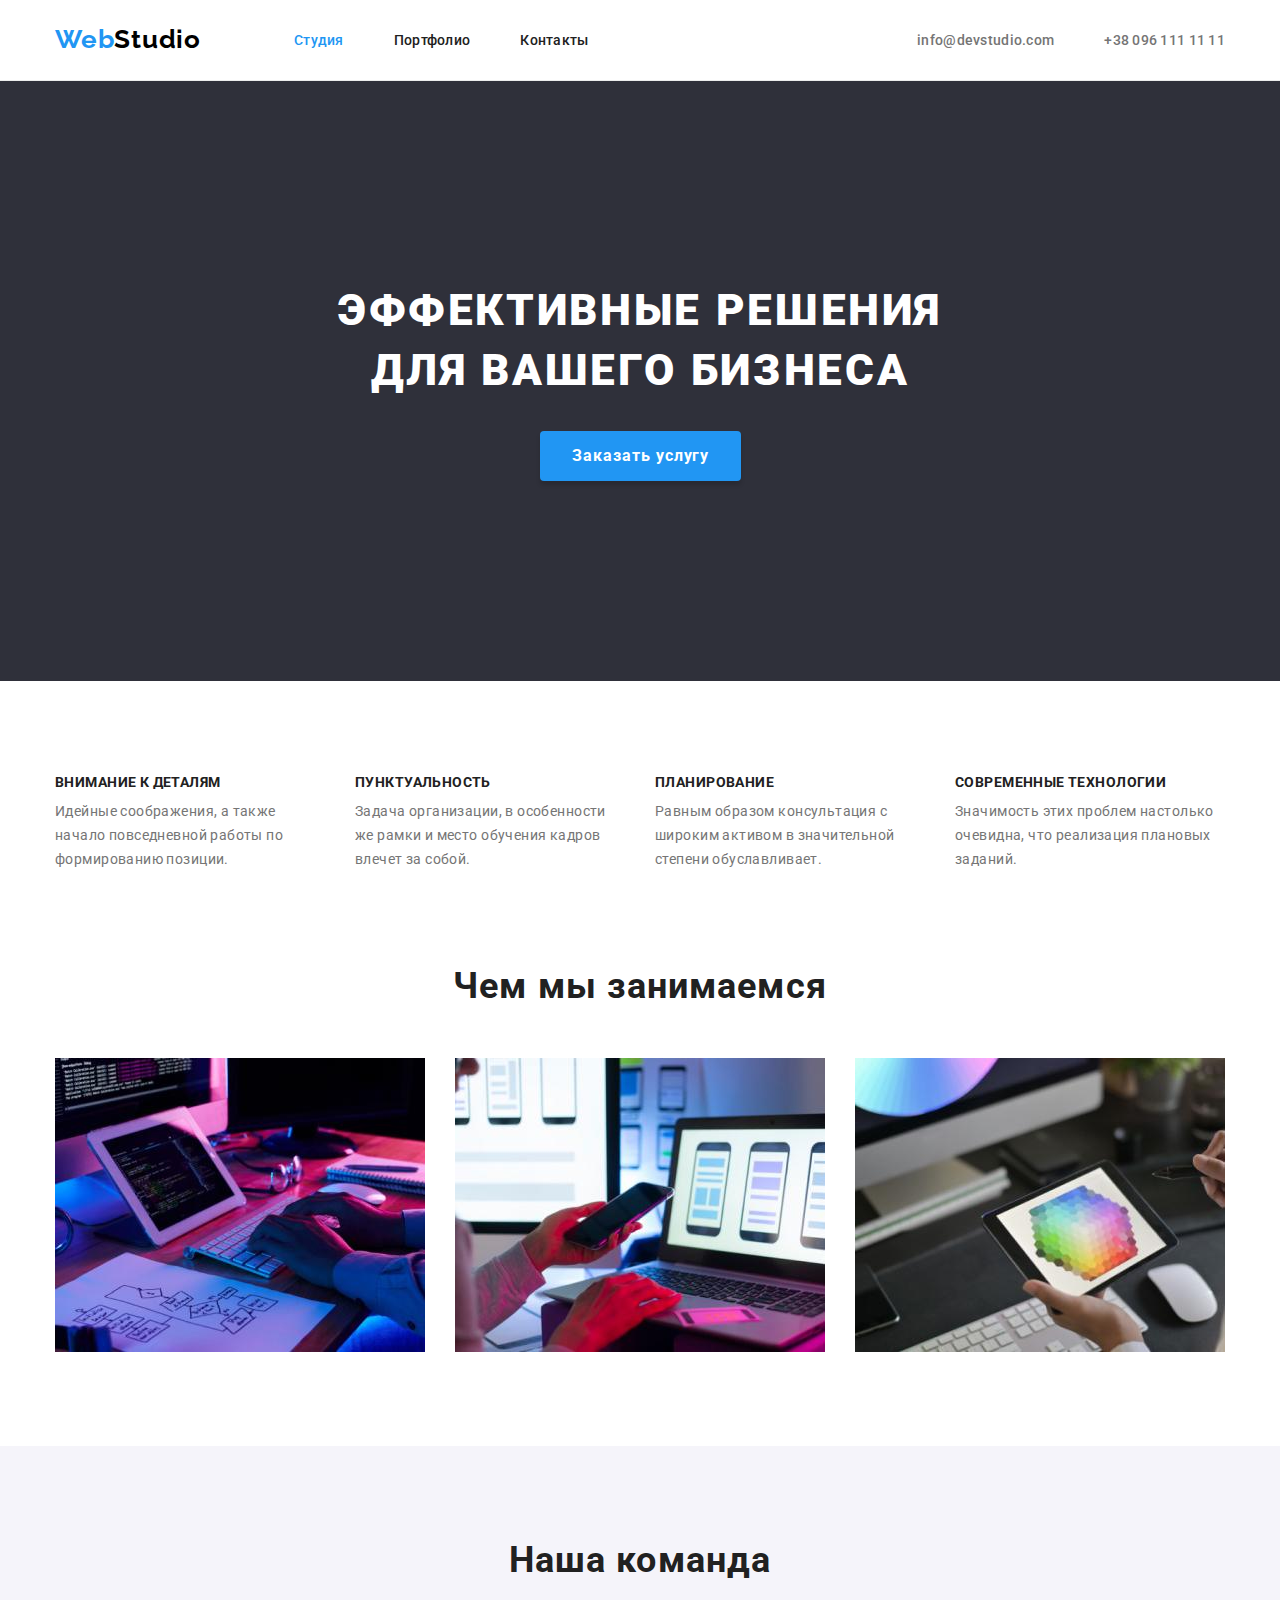
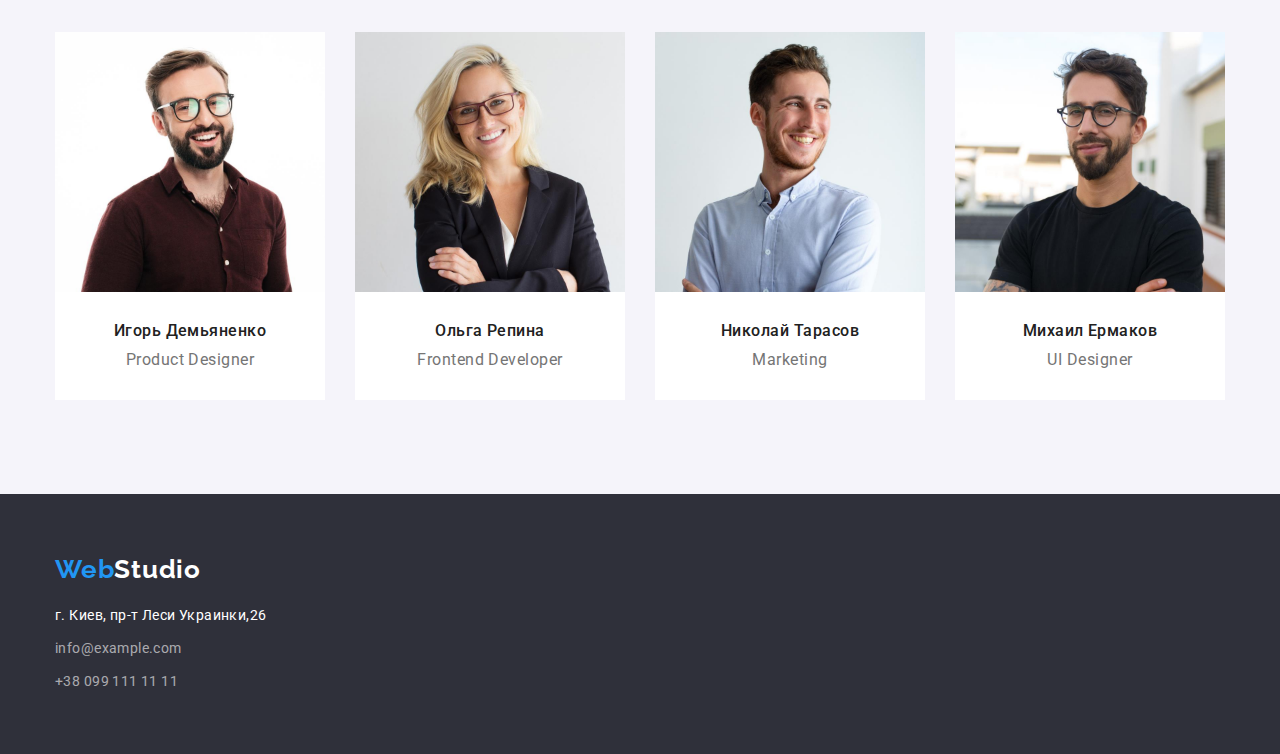
==== index.html @ c2e470d2 "goit-markup-hw-04" ====
<!DOCTYPE html>
<html lang="ru">
<head>
    <meta charset="UTF-8">
    <meta http-equiv="X-UA-Compatible" content="IE=edge">
    <meta name="viewport" content="width=device-width, initial-scale=1.0">
    <title>WebStudio</title>
    <link rel="preconnect" href="https://fonts.googleapis.com">
    <link rel="preconnect" href="https://fonts.gstatic.com" crossorigin>
    <link href="https://fonts.googleapis.com/css2?family=Raleway:wght@700&family=Roboto:wght@400;500;700;900&display=swap" rel="stylesheet">
    <link rel="stylesheet" href="https://cdnjs.cloudflare.com/ajax/libs/modern-normalize/1.1.0/modern-normalize.css"
        integrity="sha512-Y0MM+V6ymRKN2zStTqzQ227DWhhp4Mzdo6gnlRnuaNCbc+YN/ZH0sBCLTM4M0oSy9c9VKiCvd4Jk44aCLrNS5Q=="
        crossorigin="anonymous" referrerpolicy="no-referrer" />
    <link rel="stylesheet" href="./css/styles.css" />
</head>
<body>
    <header class="header">
        <div class="container header-container">
        <nav class="header-nav">
        <a class="link logo logo-header" href="">Web<span class="logo1" lang="en">Studio</span></a>
        <ul class="list menu-list menu-list-header">
            <li class="menu-item">
                <a class="menu-link menu-link-header link current" href="index.html">Студия</a>
            </li>
            <li class="menu-item">
                <a class="menu-link menu-link-header link" href="portfolio.html">Портфолио</a>
            </li>
            <li class="menu-item">
                <a class="menu-link menu-link-header link" href="">Контакты</a>
            </li>
        </ul>
        </nav>
        <ul class="list menu-list header-connect">
            <li class="list-header-mail">
                <a class="header-contact link header-mail" href="mailto:info@devstudio.com">info@devstudio.com</a>
            </li>
            <li>
                <a class="header-contact link header-phone" href="tel:+380961111111">+38 096 111 11 11</a>
            </li>
        </ul>
        </div>
    </header>
    <main>
        <section class ="hero">
            <div class="container hero-container">
            <h1 class="main-title">Эффективные решения для вашего бизнеса</h1>
            <button class="btn-title" type="button">Заказать услугу</button>
            </div>
        </section>
        <section class ="section">
            <div class="container attribute-container">
            <h1 hidden>Описание</h2>
            <ul class="list attribute-list">
                <li class="attribute-item">
                    <h3 class="attribute-title">Внимание к деталям</h3>
                    <p class="attribute-body">Идейные соображения, а также начало повседневной работы по формированию позиции.</p>
                </li>
                <li class="attribute-item">
                    <h3 class="attribute-title">Пунктуальность</h3>
                    <p class="attribute-body">Задача организации, в особенности же рамки и место обучения кадров влечет за собой.</p>
                </li>
                <li class="attribute-item">
                    <h3 class="attribute-title">Планирование</h3>
                    <p class="attribute-body">Равным образом консультация с широким активом в значительной степени обуславливает.</p>
                </li>
                <li class="attribute-item">
                    <h3 class="attribute-title">Современные технологии</h3>
                    <p class="attribute-body">Значимость этих проблем настолько очевидна, что реализация плановых заданий.</p>
                </li>
            </ul>
            </div>
        </section>
        <section class ="section working-section">
            <div class="container working-container">
            <h2 class="second-title">Чем мы занимаемся</h2>
            <ul class="list working-list">
                <li class="working-item"><img 
                    src="./images/about_1.jpg" 
                    alt="computer"
                    width="370"
                    height="294"
                    >
                </li>
                <li class="working-item"><img src="./images/about_2.jpg" 
                    alt="phone"
                    width="370"
                    height="294"
                    >
                </li>
                <li class="working-item"><img src="./images/about_3.jpg"
                     alt="tablet"
                     width="370"
                     height="294"
                    >
                    </li>
            </ul>
            </div>
        </section>
        <section class="section team-section">
            <div class="container">
            <h2 class="team-title">Наша команда</h2>
            <ul class="list team-list">
                <li class="team-item"><img src="./images/team_1.jpg" alt="product_designer" width="270" height="260">
                    <div class="team-item-text">
                        <h3 class="team-name">Игорь Демьяненко</h3>
                        <p class="team-pos" lang="en">Product Designer</p>
                    </div>
                </li>
                <li class="team-item"><img src="./images/team_2.jpg" alt="frontend_developer" width="270" height="260">
                    <div class="team-item-text">
                    <h3 class="list team-name">Ольга Репина</h3>
                    <p class="list team-pos" lang="en">Frontend Developer</p>
                    </div>
                </li>
                <li class="team-item"><img src="./images/team_3.jpg" alt="marketing" width="270" height="260">
                    <div class="team-item-text">
                    <h3 class="team-name">Николай Тарасов</h3>
                    <p class="team-pos" lang="en">Marketing</p>
                    </div>
                </li>
                <li class="team-item"><img src="./images/team_4.jpg" alt="ui_designer" width="270" height="260">
                    <div class="team-item-text">
                    <h3 class="team-name">Михаил Ермаков</h3>
                    <p class="team-pos" lang="en">UI Designer</p>
                    </div>
                </li>
            </ul>
            </div>
        </section>
    </main>
    <footer class ="footer">
        <div class="container footer-container">
        <a class="link logo logo-footer" href="">Web<span class="logo2" lang="en">Studio</span></a>
        <address class="footer-address">
                <a class="address-city link address-connect-item" href="https://goo.gl/maps/vY3BDn3XB5CnUUM28">г. Киев, пр-т Леси Украинки,26</a>
        <ul class=" list menu-list footer-connect">
            <li class="address-connect-item footer-connect-item">
                <a class="link footer-contact footer-mail" href="info@example.com">info@example.com</a>
            </li>
            <li class="address-connect-item footer-connect-item">
                <a class="link footer-contact footer-phone" href="tel:+380991111111">+38 099 111 11 11</a>
            </li>
        </ul>
        </address>
        </div>
    </footer>
</body>
</html>
---- css/styles.css ----
:root {
  --header-color: #212121;
  --logo-color: #2196f3;
  --logo1-color: #000000;
  --hero-color: #2f303a;
  --primary-title-color: #ffffff;
  --primary-text-color: #757575;
  --btn-item-color: #f5f4fa;
  --footer-contact: rgba(255, 255, 255, 0.6);
  --header-border-color: #ececec;
  --item-border-color: #eeeeee;
}

p,
h1,
h2,
h3,
h4,
h5,
h6 {
  margin: 0;
}

ul {
  margin: 0;
  padding: 0;
}

body {
  font-family: "Roboto", sans-serif;
  color: var(--header-color);
  background-color: var(--primary-title-color);
}

.container {
  width: 1200px;
  padding-left: 15px;
  padding-right: 15px;
  margin: 0 auto;
}

.list {
  list-style: none;
}

.link {
  text-decoration: none;
}

/*Studio-header*/

.logo {
  font-family: "Raleway";
  font-style: normal;
  font-weight: bold;
  font-size: 26px;
  line-height: 1.19;
  letter-spacing: 0.03em;
  color: var(--logo-color);
}

.logo1 {
  font-family: Raleway;
  font-style: normal;
  font-weight: bold;
  font-size: 26px;
  line-height: 1.19;
  letter-spacing: 0.03em;
  color: var(--logo1-color);
}

.header-container {
  display: flex;
  align-items: center;
}

.logo-header {
  padding-top: 24px;
  padding-bottom: 25px;
}

.logo {
  margin-right: 93px;
}

.header {
  border-bottom: 1px solid var(--header-border-color);
}

.header-nav {
  display: flex;
  align-items: center;
}

.menu-list {
  display: flex;
}

.menu-link-header {
  padding-top: 32px;
  padding-bottom: 32px;
}

.menu-item:not(:last-child) {
  margin-right: 50px;
}

.header-connect {
  margin-left: auto;
}

.list-header-mail {
  margin-right: 50px;
}

.menu-link {
  font-weight: 500;
  font-size: 14px;
  line-height: 1.14;
  letter-spacing: 0.02em;
  color: var(--header-color);
}

.current:hover {
  color: var(--logo-color);
}

.menu-link:hover,
.menu-link:focus,
.header-contact:hover,
.header-contact:focus,
.footer-contact:hover,
.footer-contact:focus {
  color: var(--logo-color);
}

.header-contact {
  font-weight: 500;
  font-size: 14px;
  font-style: normal;
  line-height: 1.14;
  letter-spacing: 0.02em;
  color: var(--primary-text-color);
}

/*Studio-main*/

.hero {
  background-color: var(--hero-color);
  padding-top: 200px;
  padding-bottom: 200px;
}

.hero-container {
  background-color: var(--hero-color);
  width: 696px;
}

.main-title {
  font-weight: 900;
  font-size: 44px;
  line-height: 1.36;
  letter-spacing: 0.06em;
  text-transform: uppercase;
  text-align: center;
  color: var(--primary-title-color);
  margin-bottom: 30px;
}

/*padding-top: 200px;
  padding-bottom: 30px;
  padding-left: 252px;
  padding-right: 252px; */

.btn-title {
  font-family: inherit;
  font-style: normal;
  font-weight: bold;
  font-size: 16px;
  line-height: 1.87;
  letter-spacing: 0.06em;
  background: var(--logo-color);
  box-shadow: 0px 4px 4px rgba(0, 0, 0, 0.15);
  border: 0;
  border-radius: 4px;
  color: var(--primary-title-color);
  cursor: pointer;
  padding: 10px 32px;
  margin-left: 233px;
}

.section {
  padding-top: 94px;
  padding-bottom: 94px;
}

.attribute-list {
  display: flex;
  align-items: center;
}

.attribute-item:not(:last-child) {
  margin-right: 30px;
}

.attribute-item {
  display: inline-block;
  width: 270px;
}

.attribute-title {
  font-weight: bold;
  font-size: 14px;
  line-height: 1.14;
  letter-spacing: 0.03em;
  text-transform: uppercase;
  color: var(--header-color);
  margin-bottom: 10px;
}

.attribute-body {
  font-size: 14px;
  line-height: 1.71;
  letter-spacing: 0.03em;
  color: var(--primary-text-color);
}

.working-section {
  padding-top: 0;
}

.working-list {
  display: flex;
}

.working-item:not(:last-child) {
  margin-right: 30px;
}

.second-title {
  font-weight: bold;
  font-size: 36px;
  line-height: 1.16;
  letter-spacing: 0.03em;
  color: var(--header-color);
  margin-bottom: 50px;
  text-align: center;
}

.team-section {
  background-color: var(--btn-item-color);
}

.team-title {
  font-weight: bold;
  font-size: 36px;
  line-height: 1.16;
  letter-spacing: 0.03em;
  color: var(--header-color);
  text-align: center;
  margin-bottom: 50px;
}

.team-list {
  display: flex;
}

.team-item:not(:last-child) {
  margin-right: 30px;
}

.team-item-text {
  padding-top: 30px;
  padding-bottom: 30px;
  text-align: center;
}

.team-item {
  background-color: var(--primary-title-color);
}

.team-name {
  font-weight: 500;
  font-size: 16px;
  line-height: 1.18;
  letter-spacing: 0.03em;
  color: var(--header-color);
  margin-bottom: 10px;
}

.team-pos {
  font-size: 16px;
  line-height: 1.18;
  letter-spacing: 0.03em;
  color: var(--primary-text-color);
}

/*Studio-footer*/

.footer {
  background-color: var(--hero-color);
  padding-top: 60px;
  padding-bottom: 60px;
}

.footer-container {
  display: flex;
  flex-direction: column;
}

.logo2 {
  font-family: "Raleway";
  font-style: normal;
  font-weight: bold;
  font-size: 26px;
  line-height: 1.19;
  letter-spacing: 0.03em;
  color: var(--primary-title-color);
}

.footer-address {
  margin-top: 20px;
}

.address-city {
  font-style: normal;
  font-weight: normal;
  font-size: 14px;
  line-height: 1.71;
  letter-spacing: 0.03em;
  color: var(--primary-title-color);
}

.footer-connect-item {
  margin-top: 9px;
}

.footer-connect {
  display: flex;
  flex-direction: column;
}

.address-connect-item {
  display: inline-block;
}

.footer-contact {
  font-weight: normal;
  font-size: 14px;
  font-style: normal;
  line-height: 1.71;
  letter-spacing: 0.03em;
  color: var(--footer-contact);
  display: inline-block;
}

/*Portfolio-main*/

.btn-menu {
  display: flex;
  justify-content: center;
  margin-bottom: 50px;
}

.btn-item {
  font-family: Roboto;
  font-style: normal;
  font-weight: 500;
  font-size: 16px;
  line-height: 1.62;
  letter-spacing: 0.03em;
  border-radius: 4px;
  border: 0;
  background-color: var(--btn-item-color);
  cursor: pointer;
  padding: 6px 22px;
}

.btn-list:not(:last-child) {
  margin-right: 8px;
}

.btn-item:hover,
.btn-item:focus {
  color: var(--primary-title-color);
  background-color: var(--logo-color);
}

.btn-item:active {
  background-color: var(--logo-color);
}

.cart-list {
  display: flex;
  flex-wrap: wrap;
  margin-top: -30px;
  margin-left: -30px;
}

.cart-item {
  margin-top: 30px;
  margin-left: 30px;
  flex-basis: calc((100% - 90px) / 3);
  /* border-bottom: 1px solid var(--item-border-color);*/
}

img {
  display: block;
  max-width: 100%;
  height: auto;
}

.cart-item-text {
  border-top: 0;
  border-right: 1px solid var(--item-border-color);
  border-left: 1px solid var(--item-border-color);
  border-bottom: 1px solid var(--item-border-color);
  box-sizing: border-box;
  padding-top: 20px;
  padding-left: 24px;
  padding-bottom: 20px;
  padding-right: 24px;
}

.project-title {
  font-weight: bold;
  font-size: 18px;
  line-height: 2;
  letter-spacing: 0.06em;
  color: var(--header-color);
  margin-bottom: 4px;
}

.project-body {
  font-size: 16px;
  line-height: 1.87;
  letter-spacing: 0.03em;
  color: var(--primary-text-color);
}

.active,
.btn-item:hover {
  color: var(--primary-title-color);
  background-color: var(--logo-color);
}

.current,
.menu-link:hover {
  color: var(--logo-color);
}
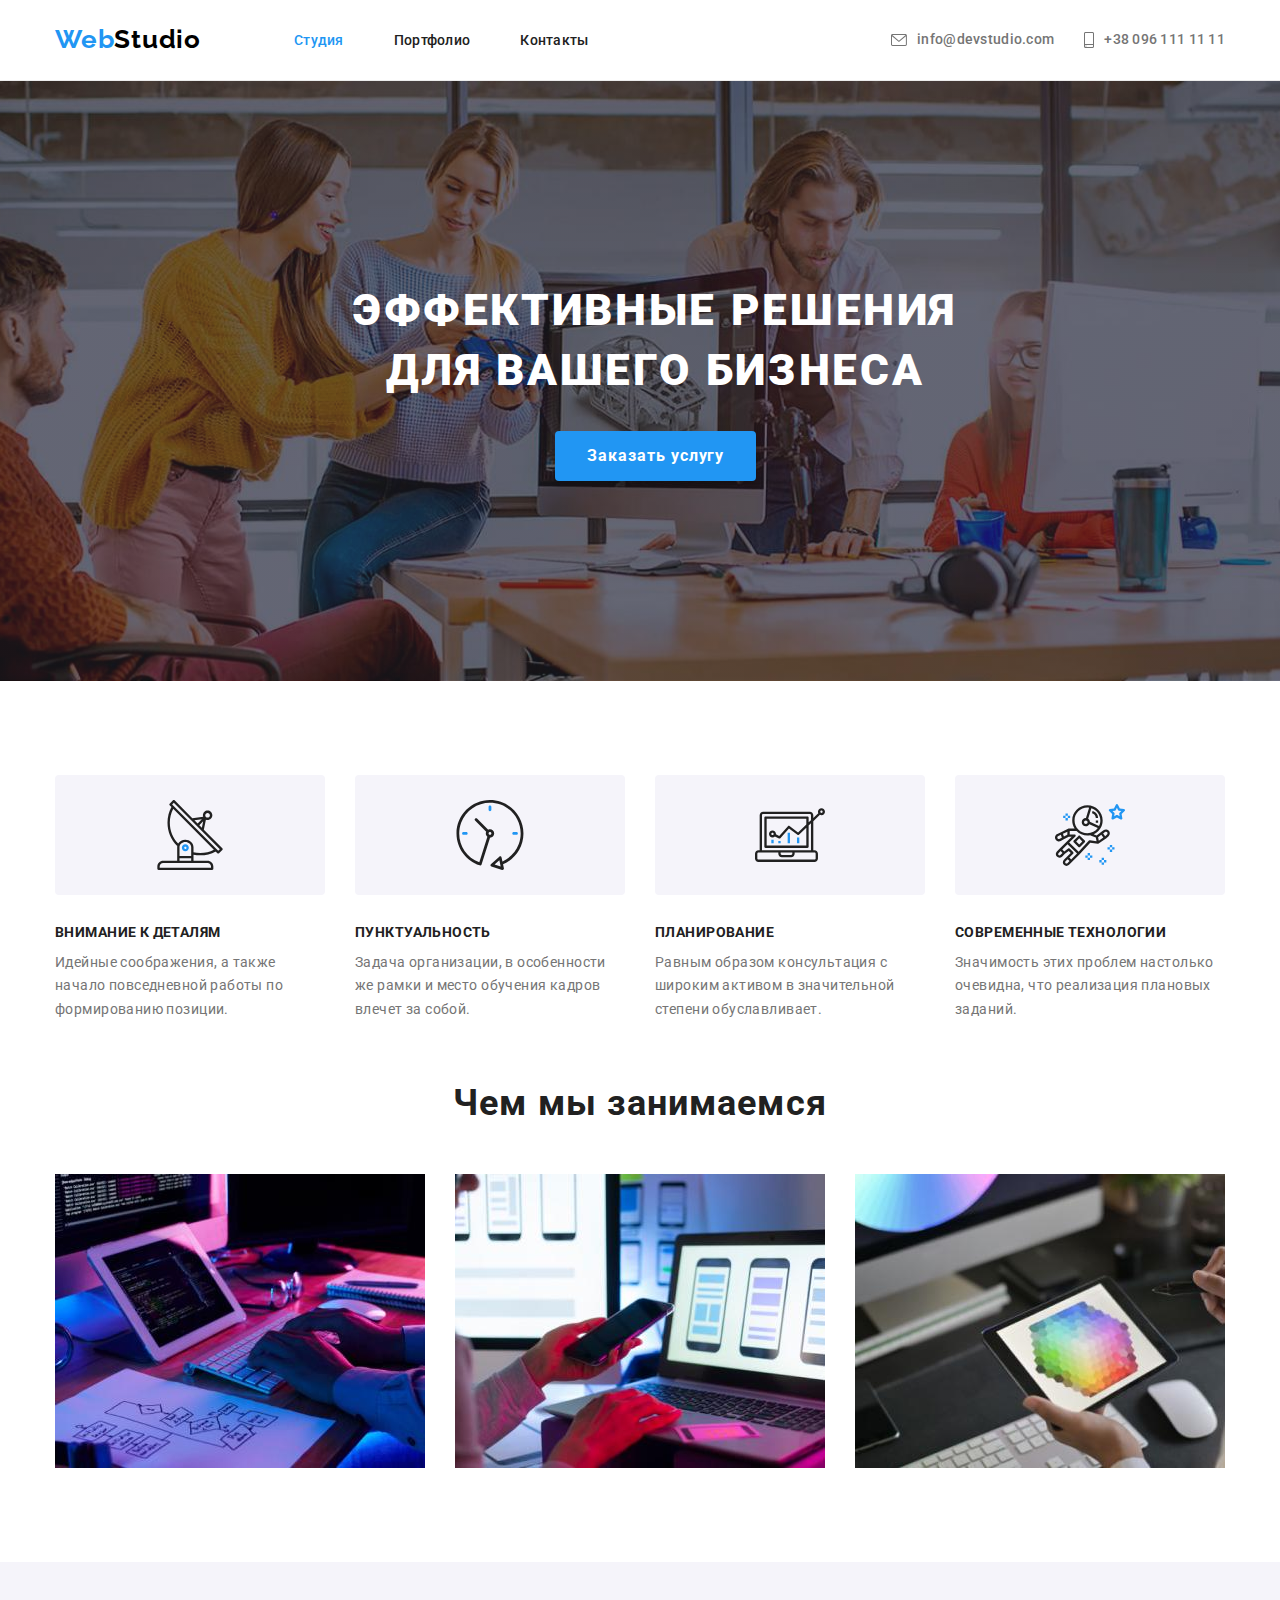
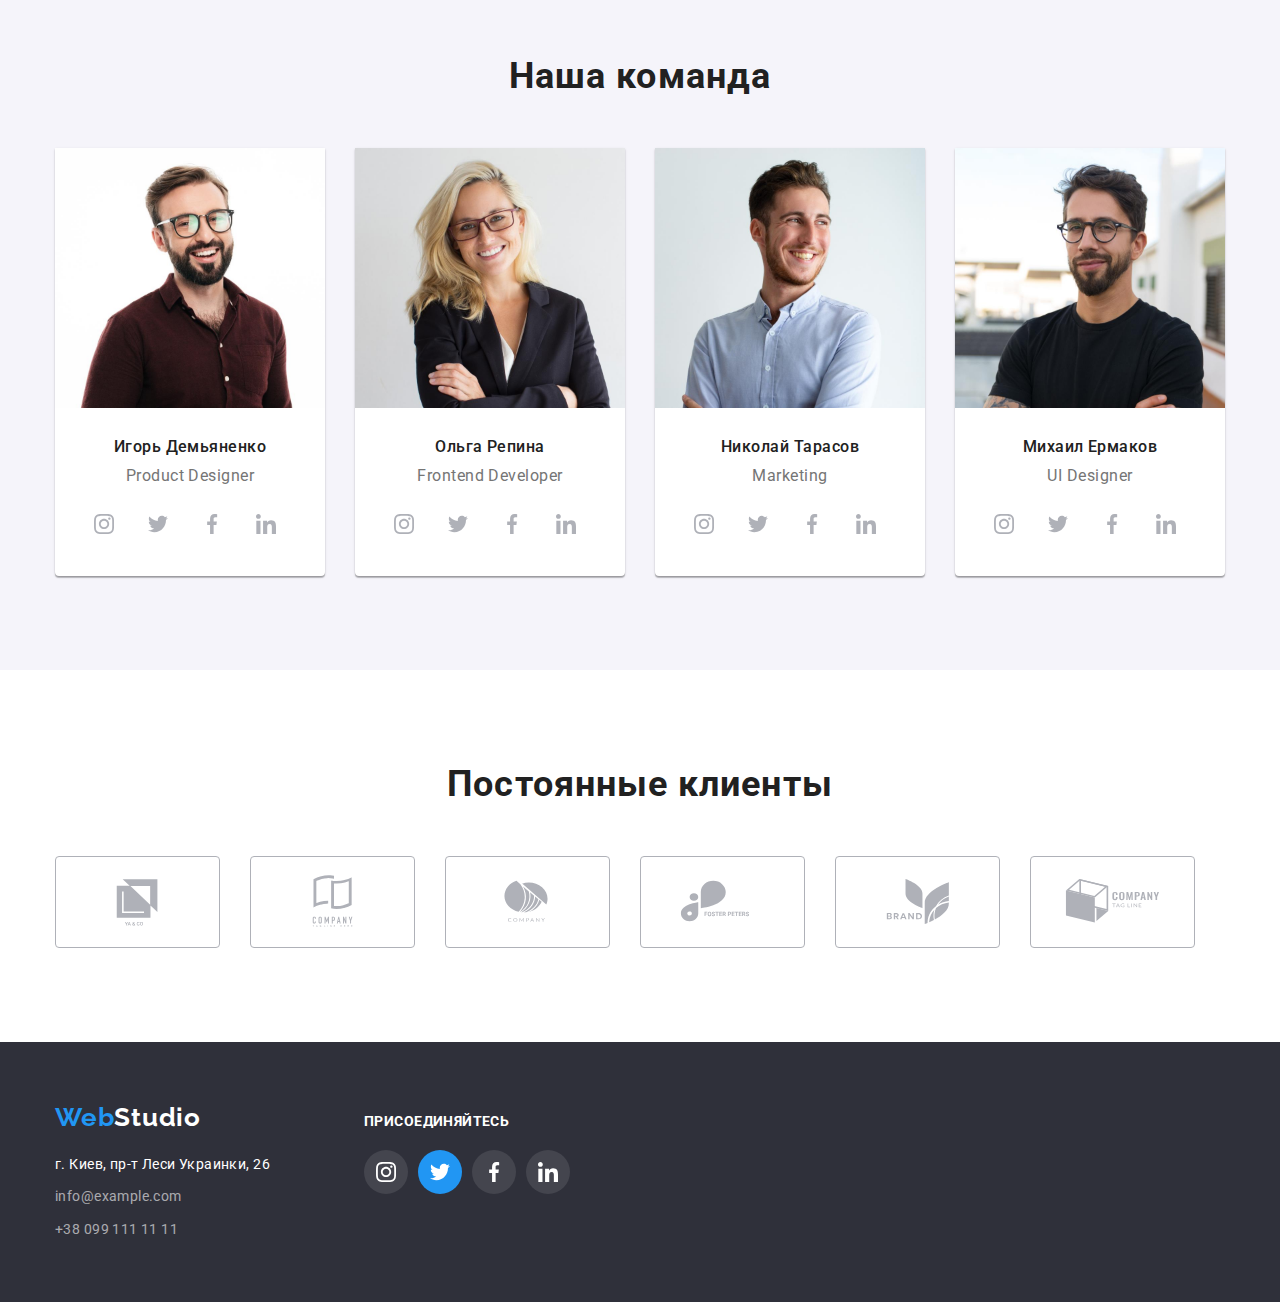
==== commit 698aa497: "goit-markup-hw-04" ====
--- a/index.html
+++ b/index.html
@@ -31,11 +31,19 @@
         </ul>
         </nav>
         <ul class="list menu-list header-connect">
-            <li class="list-header-mail">
-                <a class="header-contact link header-mail" href="mailto:info@devstudio.com">info@devstudio.com</a>
-            </li>
-            <li>
-                <a class="header-contact link header-phone" href="tel:+380961111111">+38 096 111 11 11</a>
+            <li class="list-header-mail list-header-contact contact-item">
+                <a class="header-contact link header-mail contact-link" href="mailto:info@devstudio.com">
+                    <svg class="contact-icon" width="16" height="12">
+                    <use href="./images/icons.svg#icon-envelope"></use>
+                    </svg>
+                    info@devstudio.com</a>
+            </li>
+            <li class="list-header-contact contact-item">
+                <a class="header-contact link header-phone contact-link" href="tel:+380961111111">
+                    <svg class="contact-icon" width="10" height="16">
+                        <use href="./images/icons.svg#icon-smartphone"></use>
+                    </svg>
+                    +38 096 111 11 11</a>
             </li>
         </ul>
         </div>
@@ -52,18 +60,38 @@
             <h1 hidden>Описание</h2>
             <ul class="list attribute-list">
                 <li class="attribute-item">
+                    <a href="" class="attribute-link">
+                        <svg class="attribute-icon" width="70" height="70">
+                            <use href="./images/icons.svg#icon-antenna"></use>
+                        </svg>
+                    </a>
                     <h3 class="attribute-title">Внимание к деталям</h3>
                     <p class="attribute-body">Идейные соображения, а также начало повседневной работы по формированию позиции.</p>
                 </li>
                 <li class="attribute-item">
+                    <a href="" class="attribute-link">
+                        <svg class="attribute-icon" width="70" height="70">
+                            <use href="./images/icons.svg#icon-clock"></use>
+                        </svg>
+                    </a>
                     <h3 class="attribute-title">Пунктуальность</h3>
                     <p class="attribute-body">Задача организации, в особенности же рамки и место обучения кадров влечет за собой.</p>
                 </li>
                 <li class="attribute-item">
+                    <a href="" class="attribute-link">
+                        <svg class="attribute-icon" width="70" height="70">
+                            <use href="./images/icons.svg#icon-diagram"></use>
+                        </svg>
+                    </a>
                     <h3 class="attribute-title">Планирование</h3>
                     <p class="attribute-body">Равным образом консультация с широким активом в значительной степени обуславливает.</p>
                 </li>
                 <li class="attribute-item">
+                    <a href="" class="attribute-link">
+                        <svg class="attribute-icon" width="70" height="70">
+                            <use href="./images/icons.svg#icon-astronaut"></use>
+                        </svg>
+                    </a>
                     <h3 class="attribute-title">Современные технологии</h3>
                     <p class="attribute-body">Значимость этих проблем настолько очевидна, что реализация плановых заданий.</p>
                 </li>
@@ -75,19 +103,19 @@
             <h2 class="second-title">Чем мы занимаемся</h2>
             <ul class="list working-list">
                 <li class="working-item"><img 
-                    src="./images/about_1.jpg" 
+                    src="./images/aboutone.jpg" 
                     alt="computer"
                     width="370"
                     height="294"
                     >
                 </li>
-                <li class="working-item"><img src="./images/about_2.jpg" 
+                <li class="working-item"><img src="./images/abouttwo.jpg" 
                     alt="phone"
                     width="370"
                     height="294"
                     >
                 </li>
-                <li class="working-item"><img src="./images/about_3.jpg"
+                <li class="working-item"><img src="./images/aboutthree.jpg"
                      alt="tablet"
                      width="370"
                      height="294"
@@ -100,48 +128,252 @@
             <div class="container">
             <h2 class="team-title">Наша команда</h2>
             <ul class="list team-list">
-                <li class="team-item"><img src="./images/team_1.jpg" alt="product_designer" width="270" height="260">
+                <li class="team-item"><img src="./images/teamone.jpg" alt="product_designer" width="270" height="260">
                     <div class="team-item-text">
                         <h3 class="team-name">Игорь Демьяненко</h3>
                         <p class="team-pos" lang="en">Product Designer</p>
+                        <ul class="team-social social-list list">
+                            <li class="social-item">
+                                <a href="" class="social-link">
+                                    <svg class="social-icon" width="20" height="20">
+                                        <use href="./images/icons.svg#icon-instagram"></use>
+                                    </svg>
+                                </a>
+                            </li>
+                            <li class="social-item">
+                                <a href="" class="social-link">
+                                    <svg class="social-icon" width="20" height="20">
+                                        <use href="./images/icons.svg#icon-twitter"></use>
+                                    </svg>
+                                </a>
+                            </li>
+                            <li class="social-item">
+                                <a href="" class="social-link">
+                                    <svg class="social-icon" width="20" height="20">
+                                        <use href="./images/icons.svg#icon-facebook"></use>
+                                    </svg>
+                                </a>
+                            </li>
+                            <li class="social-item">
+                                <a href="" class="social-link">
+                                    <svg class="social-icon" width="20" height="20">
+                                        <use href="./images/icons.svg#icon-linkedin"></use>
+                                    </svg>
+                                </a>
+                            </li>
+                        </ul>
                     </div>
                 </li>
-                <li class="team-item"><img src="./images/team_2.jpg" alt="frontend_developer" width="270" height="260">
+                <li class="team-item"><img src="./images/teamtwo.jpg" alt="frontend_developer" width="270" height="260">
                     <div class="team-item-text">
                     <h3 class="list team-name">Ольга Репина</h3>
                     <p class="list team-pos" lang="en">Frontend Developer</p>
+                    <ul class="team-social social-list list">
+                        <li class="social-item">
+                            <a href="" class="social-link">
+                                <svg class="social-icon" width="20" height="20">
+                                    <use href="./images/icons.svg#icon-instagram"></use>
+                                </svg>
+                            </a>
+                        </li>
+                        <li class="social-item">
+                            <a href="" class="social-link">
+                                <svg class="social-icon" width="20" height="20">
+                                    <use href="./images/icons.svg#icon-twitter"></use>
+                                </svg>
+                            </a>
+                        </li>
+                        <li class="social-item">
+                            <a href="" class="social-link">
+                                <svg class="social-icon" width="20" height="20">
+                                    <use href="./images/icons.svg#icon-facebook"></use>
+                                </svg>
+                            </a>
+                        </li>
+                        <li class="social-item">
+                            <a href="" class="social-link">
+                                <svg class="social-icon" width="20" height="20">
+                                    <use href="./images/icons.svg#icon-linkedin"></use>
+                                </svg>
+                            </a>
+                        </li>
+                    </ul>
                     </div>
                 </li>
-                <li class="team-item"><img src="./images/team_3.jpg" alt="marketing" width="270" height="260">
+                <li class="team-item"><img src="./images/teamthree.jpg" alt="marketing" width="270" height="260">
                     <div class="team-item-text">
                     <h3 class="team-name">Николай Тарасов</h3>
                     <p class="team-pos" lang="en">Marketing</p>
+                    <ul class="team-social social-list list">
+                        <li class="social-item">
+                            <a href="" class="social-link">
+                                <svg class="social-icon" width="20" height="20">
+                                    <use href="./images/icons.svg#icon-instagram"></use>
+                                </svg>
+                            </a>
+                        </li>
+                        <li class="social-item">
+                            <a href="" class="social-link">
+                                <svg class="social-icon" width="20" height="20">
+                                    <use href="./images/icons.svg#icon-twitter"></use>
+                                </svg>
+                            </a>
+                        </li>
+                        <li class="social-item">
+                            <a href="" class="social-link">
+                                <svg class="social-icon" width="20" height="20">
+                                    <use href="./images/icons.svg#icon-facebook"></use>
+                                </svg>
+                            </a>
+                        </li>
+                        <li class="social-item">
+                            <a href="" class="social-link">
+                                <svg class="social-icon" width="20" height="20">
+                                    <use href="./images/icons.svg#icon-linkedin"></use>
+                                </svg>
+                            </a>
+                        </li>
+                    </ul>
                     </div>
                 </li>
-                <li class="team-item"><img src="./images/team_4.jpg" alt="ui_designer" width="270" height="260">
+                <li class="team-item"><img src="./images/teamfour.jpg" alt="ui_designer" width="270" height="260">
                     <div class="team-item-text">
                     <h3 class="team-name">Михаил Ермаков</h3>
                     <p class="team-pos" lang="en">UI Designer</p>
+                    <ul class="team-social social-list list">
+                        <li class="social-item">
+                            <a href="" class="social-link">
+                                <svg class="social-icon" width="20" height="20">
+                                    <use href="./images/icons.svg#icon-instagram"></use>
+                                </svg>
+                            </a>
+                        </li>
+                        <li class="social-item">
+                            <a href="" class="social-link">
+                                <svg class="social-icon" width="20" height="20">
+                                    <use href="./images/icons.svg#icon-twitter"></use>
+                                </svg>
+                            </a>
+                        </li>
+                        <li class="social-item">
+                            <a href="" class="social-link">
+                                <svg class="social-icon" width="20" height="20">
+                                    <use href="./images/icons.svg#icon-facebook"></use>
+                                </svg>
+                            </a>
+                        </li>
+                        <li class="social-item">
+                            <a href="" class="social-link">
+                                <svg class="social-icon" width="20" height="20">
+                                    <use href="./images/icons.svg#icon-linkedin"></use>
+                                </svg>
+                            </a>
+                        </li>
+                    </ul>
                     </div>
                 </li>
             </ul>
+            </div>
+        </section>
+        <section class="section">
+            <div class="container">
+                <h2 class="clients-title">Постоянные клиенты</h2>
+                <ul class="clients-items clients-list list">
+                    <li class="clients-item">
+                        <a href="" class="clients-link">
+                            <svg class="clients-icon" width="106" height="60">
+                                <use href="./images/icons.svg#icon-logoyaco"></use>
+                            </svg>
+                        </a>
+                    </li>
+                    <li class="clients-item">
+                        <a href="" class="clients-link">
+                            <svg class="clients-icon" width="106" height="60">
+                                <use href="./images/icons.svg#icon-logocompany"></use>
+                            </svg>
+                        </a>
+                    </li>
+                    <li class="clients-item">
+                        <a href="" class="clients-link">
+                            <svg class="clients-icon" width="106" height="60">
+                                <use href="./images/icons.svg#icon-logocomptwo"></use>
+                            </svg>
+                        </a>
+                    </li>
+                    <li class="clients-item">
+                        <a href="" class="clients-link">
+                            <svg class="clients-icon" width="106" height="60">
+                                <use href="./images/icons.svg#icon-logofoster"></use>
+                            </svg>
+                        </a>
+                    </li>
+                    <li class="clients-item">
+                        <a href="" class="clients-link">
+                            <svg class="clients-icon" width="106" height="60">
+                                <use href="./images/icons.svg#icon-logobrand"></use>
+                            </svg>
+                        </a>
+                    </li>
+                    <li class="clients-item">
+                        <a href="" class="clients-link">
+                            <svg class="clients-icon" width="106" height="60">
+                                <use href="./images/icons.svg#icon-logotag"></use>
+                            </svg>
+                        </a>
+                    </li>
+                </ul>
             </div>
         </section>
     </main>
     <footer class ="footer">
         <div class="container footer-container">
+        <div class="footer-container-address">
         <a class="link logo logo-footer" href="">Web<span class="logo2" lang="en">Studio</span></a>
         <address class="footer-address">
-                <a class="address-city link address-connect-item" href="https://goo.gl/maps/vY3BDn3XB5CnUUM28">г. Киев, пр-т Леси Украинки,26</a>
+                <a class="address-city link address-connect-item" href="https://goo.gl/maps/vY3BDn3XB5CnUUM28">г. Киев, пр-т Леси Украинки, 26</a>
         <ul class=" list menu-list footer-connect">
             <li class="address-connect-item footer-connect-item">
                 <a class="link footer-contact footer-mail" href="info@example.com">info@example.com</a>
             </li>
-            <li class="address-connect-item footer-connect-item">
+            <li class="address-connect-item footer-connect-item footer-connect-phone">
                 <a class="link footer-contact footer-phone" href="tel:+380991111111">+38 099 111 11 11</a>
             </li>
         </ul>
         </address>
+        </div>
+        <div class="footer-links">
+            <h3 class="footer-links-title">Присоединяйтесь</h3>
+            <ul class="footer-items list">
+                <li class="footer-item">
+                    <a href="" class="footer-link footer-instagram">
+                        <svg class="footer-icon" width="20" height="20">
+                            <use href="./images/icons.svg#icon-instagram"></use>
+                        </svg>
+                    </a>
+                </li>
+                <li class="footer-item">
+                    <a href="" class="footer-link footer-twitter">
+                        <svg class="footer-icon" width="20" height="20">
+                            <use href="./images/icons.svg#icon-twitter"></use>
+                        </svg>
+                    </a>
+                </li>
+                <li class="footer-item">
+                    <a href="" class="footer-link footer-facebook">
+                        <svg class="footer-icon" width="20" height="20">
+                            <use href="./images/icons.svg#icon-facebook"></use>
+                        </svg>
+                    </a>
+                </li>
+                <li class="footer-item">
+                    <a href="" class="footer-link footer-linkedin">
+                        <svg class="footer-icon" width="20" height="20">
+                            <use href="./images/icons.svg#icon-linkedin"></use>
+                        </svg>
+                    </a>
+                </li>
+            </ul>
+        </div>
         </div>
     </footer>
 </body>
--- a/css/styles.css
+++ b/css/styles.css
@@ -9,6 +9,8 @@
   --footer-contact: rgba(255, 255, 255, 0.6);
   --header-border-color: #ececec;
   --item-border-color: #eeeeee;
+  --footer-links: rgba(255, 255, 255, 0.1);
+  --social-links: #afb1b8;
 }
 
 p,
@@ -96,11 +98,16 @@
   display: flex;
 }
 
-.menu-link-header {
+.menu-link-header,
+.header-contact {
   padding-top: 32px;
   padding-bottom: 32px;
 }
 
+.menu-item {
+  display: inline-block;
+}
+
 .menu-item:not(:last-child) {
   margin-right: 50px;
 }
@@ -109,8 +116,25 @@
   margin-left: auto;
 }
 
-.list-header-mail {
-  margin-right: 50px;
+.contact-item:not(:last-child) {
+  margin-right: 30px;
+}
+
+.contact-item > a:hover,
+.contact-item > a:focus {
+  color: var(--logo-color);
+}
+
+.contact-link {
+  width: 100%;
+  height: 100%;
+  display: flex;
+  align-items: center;
+}
+
+.contact-icon {
+  fill: var(--primary-text-color);
+  margin-right: 10px;
 }
 
 .menu-link {
@@ -127,11 +151,16 @@
 
 .menu-link:hover,
 .menu-link:focus,
-.header-contact:hover,
-.header-contact:focus,
 .footer-contact:hover,
-.footer-contact:focus {
+.footer-contact:focus,
+.contact-item:hover,
+.contact-item:focus {
   color: var(--logo-color);
+}
+
+.contact-link:hover .contact-icon,
+.contact-link:focus .contact-icon {
+  fill: var(--logo-color);
 }
 
 .header-contact {
@@ -149,11 +178,14 @@
   background-color: var(--hero-color);
   padding-top: 200px;
   padding-bottom: 200px;
-}
-
-.hero-container {
-  background-color: var(--hero-color);
-  width: 696px;
+  background-image: linear-gradient(
+      rgba(47, 48, 58, 0.4),
+      rgba(47, 48, 58, 0.4)
+    ),
+    url(../images/hero-background.jpg);
+  background-repeat: no-repeat;
+  background-size: cover;
+  background-position: center;
 }
 
 .main-title {
@@ -165,12 +197,9 @@
   text-align: center;
   color: var(--primary-title-color);
   margin-bottom: 30px;
-}
-
-/*padding-top: 200px;
-  padding-bottom: 30px;
-  padding-left: 252px;
-  padding-right: 252px; */
+  width: 696px;
+  margin-left: 252px;
+}
 
 .btn-title {
   font-family: inherit;
@@ -186,7 +215,7 @@
   color: var(--primary-title-color);
   cursor: pointer;
   padding: 10px 32px;
-  margin-left: 233px;
+  margin-left: 500px;
 }
 
 .section {
@@ -194,6 +223,10 @@
   padding-bottom: 94px;
 }
 
+.attribute-conatiner {
+  margin-bottom: 94px;
+}
+
 .attribute-list {
   display: flex;
   align-items: center;
@@ -206,6 +239,18 @@
 .attribute-item {
   display: inline-block;
   width: 270px;
+  height: 120px;
+}
+
+.attribute-link {
+  width: 100%;
+  height: 100%;
+  border-radius: 4px;
+  background-color: var(--btn-item-color);
+  display: flex;
+  align-items: center;
+  justify-content: center;
+  margin-bottom: 30px;
 }
 
 .attribute-title {
@@ -223,10 +268,6 @@
   line-height: 1.71;
   letter-spacing: 0.03em;
   color: var(--primary-text-color);
-}
-
-.working-section {
-  padding-top: 0;
 }
 
 .working-list {
@@ -277,6 +318,9 @@
 
 .team-item {
   background-color: var(--primary-title-color);
+  box-shadow: 0px 1px 3px rgba(0, 0, 0, 0.12), 0px 1px 1px rgba(0, 0, 0, 0.14),
+    0px 2px 1px rgba(0, 0, 0, 0.2);
+  border-radius: 0px 0px 4px 4px;
 }
 
 .team-name {
@@ -293,6 +337,97 @@
   line-height: 1.18;
   letter-spacing: 0.03em;
   color: var(--primary-text-color);
+  margin-bottom: 16px;
+}
+
+.social-list {
+  display: flex;
+  justify-content: center;
+}
+
+.social-item {
+  width: 44px;
+  height: 44px;
+}
+
+.social-item:not(last-child) {
+  margin-right: 10px;
+}
+
+.social-link {
+  width: 100%;
+  height: 100%;
+  display: block;
+  background-color: var(--primary-title-color);
+  border-radius: 50%;
+  display: flex;
+  align-items: center;
+  justify-content: center;
+}
+
+.social-icon {
+  fill: var(--social-links);
+}
+
+.social-link:hover,
+.social-link:focus {
+  background-color: var(--logo-color);
+}
+
+.social-link:hover .social-icon,
+.social-link:focus .social-icon {
+  fill: var(--primary-title-color);
+}
+
+.clients-title {
+  font-weight: bold;
+  font-size: 36px;
+  line-height: 1.16;
+  letter-spacing: 0.03em;
+  color: var(--header-color);
+  text-align: center;
+  margin-bottom: 50px;
+}
+
+.clients-list {
+  display: flex;
+  justify-content: center;
+}
+
+.clients-item {
+  width: 170px;
+  height: 92px;
+}
+
+.clients-item:not(last-child) {
+  margin-right: 30px;
+}
+
+.clients-link {
+  width: 100%;
+  height: 100%;
+  display: block;
+  background-color: var(--primary-title-color);
+  display: flex;
+  align-items: center;
+  justify-content: center;
+  border: 1px solid var(--social-links);
+  box-sizing: border-box;
+  border-radius: 4px;
+}
+
+.clients-icon {
+  fill: var(--social-links);
+}
+
+.clients-link:hover,
+.clients-link:focus {
+  border-color: var(--logo-color);
+}
+
+.clients-link:hover .clients-icon,
+.clients-link:focus .clients-icon {
+  fill: var(--logo-color);
 }
 
 /*Studio-footer*/
@@ -305,7 +440,12 @@
 
 .footer-container {
   display: flex;
+}
+
+.footer-container-address {
+  display: flex;
   flex-direction: column;
+  margin-right: 70px;
 }
 
 .logo2 {
@@ -331,13 +471,14 @@
   color: var(--primary-title-color);
 }
 
-.footer-connect-item {
+.footer-connect-phone {
   margin-top: 9px;
 }
 
 .footer-connect {
   display: flex;
   flex-direction: column;
+  margin-top: 9px;
 }
 
 .address-connect-item {
@@ -354,6 +495,57 @@
   display: inline-block;
 }
 
+.footer-links {
+  margin-top: 12px;
+}
+
+.footer-links-title {
+  font-weight: bold;
+  font-size: 14px;
+  line-height: 1.14;
+  letter-spacing: 0.03em;
+  color: var(--primary-title-color);
+  text-transform: uppercase;
+  margin-bottom: 20px;
+}
+
+.footer-items {
+  display: flex;
+}
+
+.footer-item {
+  width: 44px;
+  height: 44px;
+  margin-right: 10px;
+}
+
+.footer-item:not(last-child) {
+  margin-right: 10px;
+}
+
+.footer-link {
+  width: 100%;
+  height: 100%;
+  border-radius: 50%;
+  display: flex;
+  align-items: center;
+  justify-content: center;
+}
+
+.footer-icon {
+  fill: var(--primary-title-color);
+}
+
+.footer-instagram,
+.footer-facebook,
+.footer-linkedin {
+  background-color: var(--footer-links);
+}
+
+.footer-twitter {
+  background-color: var(--logo-color);
+}
+
 /*Portfolio-main*/
 
 .btn-menu {
@@ -369,6 +561,7 @@
   font-size: 16px;
   line-height: 1.62;
   letter-spacing: 0.03em;
+  box-sizing: border-box;
   border-radius: 4px;
   border: 0;
   background-color: var(--btn-item-color);
@@ -384,6 +577,8 @@
 .btn-item:focus {
   color: var(--primary-title-color);
   background-color: var(--logo-color);
+  box-shadow: 0px 1px 1px rgba(0, 0, 0, 0.12), 0px 4px 4px rgba(0, 0, 0, 0.06),
+    1px 4px 6px rgba(0, 0, 0, 0.16);
 }
 
 .btn-item:active {
@@ -401,7 +596,15 @@
   margin-top: 30px;
   margin-left: 30px;
   flex-basis: calc((100% - 90px) / 3);
-  /* border-bottom: 1px solid var(--item-border-color);*/
+  border: 1px solid #eeeeee;
+  box-sizing: border-box;
+}
+
+.cart-item:hover,
+.cart-item:focus {
+  box-shadow: 0px 1px 1px rgba(0, 0, 0, 0.12), 0px 4px 4px rgba(0, 0, 0, 0.06),
+    1px 4px 6px rgba(0, 0, 0, 0.16);
+  cursor: pointer;
 }
 
 img {
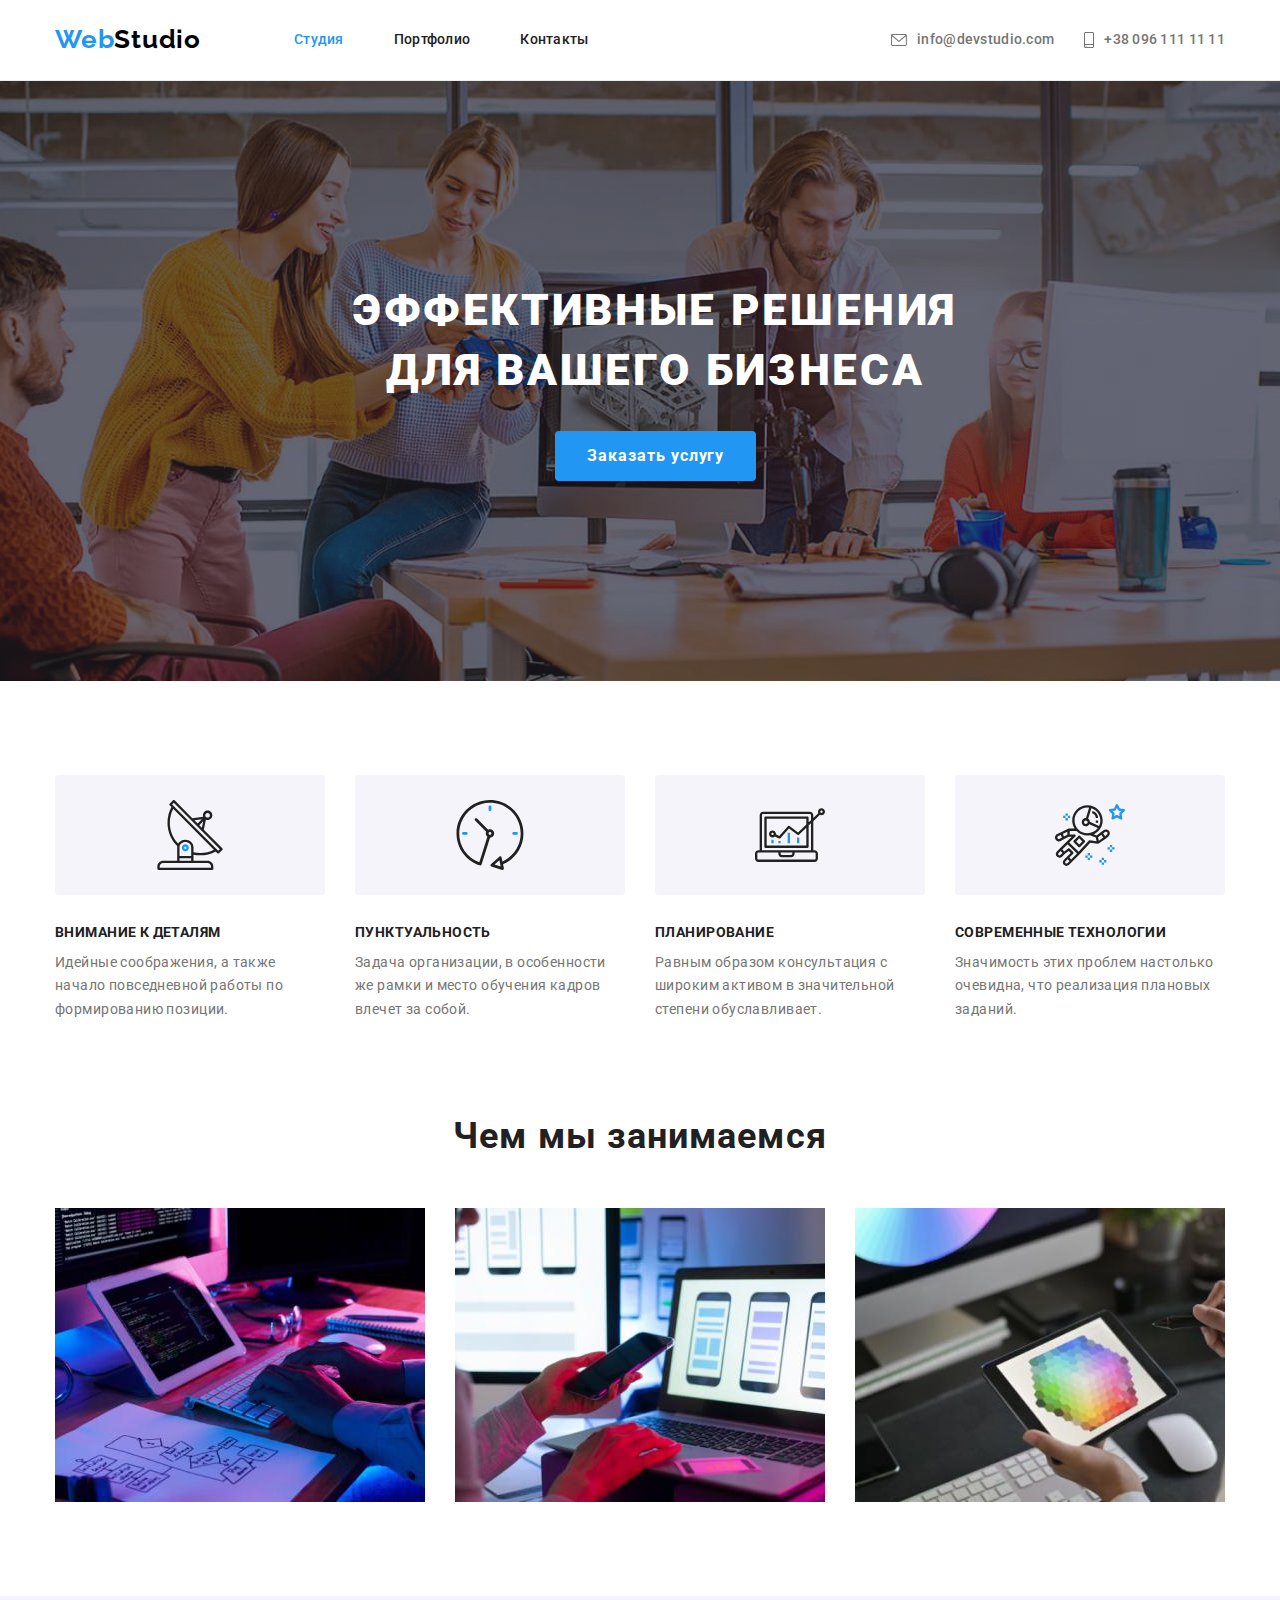
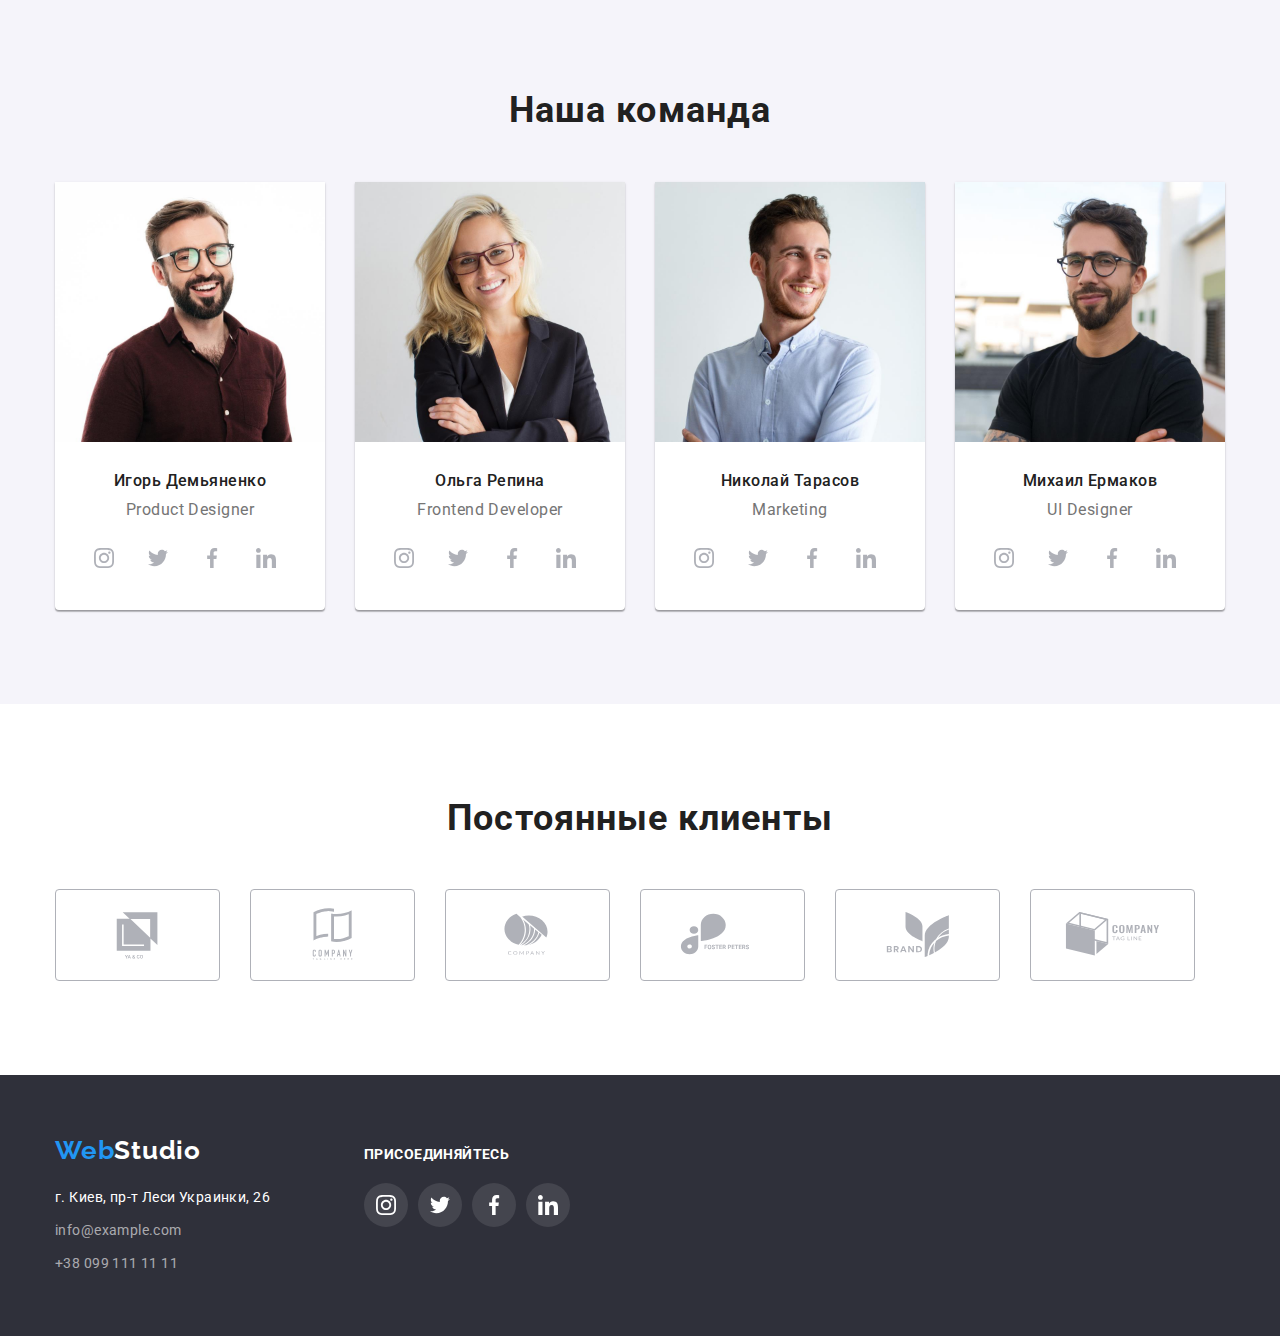
==== commit e1b364a3: "goit-markup-hw-04" ====
--- a/index.html
+++ b/index.html
@@ -49,7 +49,7 @@
         </div>
     </header>
     <main>
-        <section class ="hero">
+        <section class ="hero hero-section">
             <div class="container hero-container">
             <h1 class="main-title">Эффективные решения для вашего бизнеса</h1>
             <button class="btn-title" type="button">Заказать услугу</button>
@@ -57,41 +57,41 @@
         </section>
         <section class ="section">
             <div class="container attribute-container">
-            <h1 hidden>Описание</h2>
+            <h2 hidden>Описание</h2>
             <ul class="list attribute-list">
                 <li class="attribute-item">
-                    <a href="" class="attribute-link">
+                    <div class="attribute-image">
                         <svg class="attribute-icon" width="70" height="70">
                             <use href="./images/icons.svg#icon-antenna"></use>
                         </svg>
-                    </a>
+                    </div>
                     <h3 class="attribute-title">Внимание к деталям</h3>
                     <p class="attribute-body">Идейные соображения, а также начало повседневной работы по формированию позиции.</p>
                 </li>
                 <li class="attribute-item">
-                    <a href="" class="attribute-link">
+                    <div class="attribute-image">
                         <svg class="attribute-icon" width="70" height="70">
                             <use href="./images/icons.svg#icon-clock"></use>
                         </svg>
-                    </a>
+                    </div>
                     <h3 class="attribute-title">Пунктуальность</h3>
                     <p class="attribute-body">Задача организации, в особенности же рамки и место обучения кадров влечет за собой.</p>
                 </li>
                 <li class="attribute-item">
-                    <a href="" class="attribute-link">
+                    <div class="attribute-image">
                         <svg class="attribute-icon" width="70" height="70">
                             <use href="./images/icons.svg#icon-diagram"></use>
                         </svg>
-                    </a>
+                    </div>
                     <h3 class="attribute-title">Планирование</h3>
                     <p class="attribute-body">Равным образом консультация с широким активом в значительной степени обуславливает.</p>
                 </li>
                 <li class="attribute-item">
-                    <a href="" class="attribute-link">
+                    <div class="attribute-image">
                         <svg class="attribute-icon" width="70" height="70">
                             <use href="./images/icons.svg#icon-astronaut"></use>
                         </svg>
-                    </a>
+                    </div>
                     <h3 class="attribute-title">Современные технологии</h3>
                     <p class="attribute-body">Значимость этих проблем настолько очевидна, что реализация плановых заданий.</p>
                 </li>
@@ -342,7 +342,7 @@
         </address>
         </div>
         <div class="footer-links">
-            <h3 class="footer-links-title">Присоединяйтесь</h3>
+            <p class="footer-links-title">Присоединяйтесь</p>
             <ul class="footer-items list">
                 <li class="footer-item">
                     <a href="" class="footer-link footer-instagram">
--- a/css/styles.css
+++ b/css/styles.css
@@ -104,10 +104,6 @@
   padding-bottom: 32px;
 }
 
-.menu-item {
-  display: inline-block;
-}
-
 .menu-item:not(:last-child) {
   margin-right: 50px;
 }
@@ -143,6 +139,7 @@
   line-height: 1.14;
   letter-spacing: 0.02em;
   color: var(--header-color);
+  display: block;
 }
 
 .current:hover {
@@ -186,6 +183,8 @@
   background-repeat: no-repeat;
   background-size: cover;
   background-position: center;
+  max-width: 1600px;
+  margin: auto;
 }
 
 .main-title {
@@ -237,14 +236,14 @@
 }
 
 .attribute-item {
-  display: inline-block;
+  display: flex;
+  flex-direction: column;
   width: 270px;
+}
+
+.attribute-image {
+  width: 100%;
   height: 120px;
-}
-
-.attribute-link {
-  width: 100%;
-  height: 100%;
   border-radius: 4px;
   background-color: var(--btn-item-color);
   display: flex;
@@ -268,6 +267,10 @@
   line-height: 1.71;
   letter-spacing: 0.03em;
   color: var(--primary-text-color);
+}
+
+.working-section {
+  padding-top: 0;
 }
 
 .working-list {
@@ -406,7 +409,6 @@
 .clients-link {
   width: 100%;
   height: 100%;
-  display: block;
   background-color: var(--primary-title-color);
   display: flex;
   align-items: center;
@@ -440,6 +442,7 @@
 
 .footer-container {
   display: flex;
+  align-items: baseline;
 }
 
 .footer-container-address {
@@ -493,10 +496,6 @@
   letter-spacing: 0.03em;
   color: var(--footer-contact);
   display: inline-block;
-}
-
-.footer-links {
-  margin-top: 12px;
 }
 
 .footer-links-title {
@@ -530,19 +529,15 @@
   display: flex;
   align-items: center;
   justify-content: center;
+  background-color: var(--footer-links);
 }
 
 .footer-icon {
   fill: var(--primary-title-color);
 }
 
-.footer-instagram,
-.footer-facebook,
-.footer-linkedin {
-  background-color: var(--footer-links);
-}
-
-.footer-twitter {
+.footer-link:hover,
+.footer-link:focus {
   background-color: var(--logo-color);
 }
 
